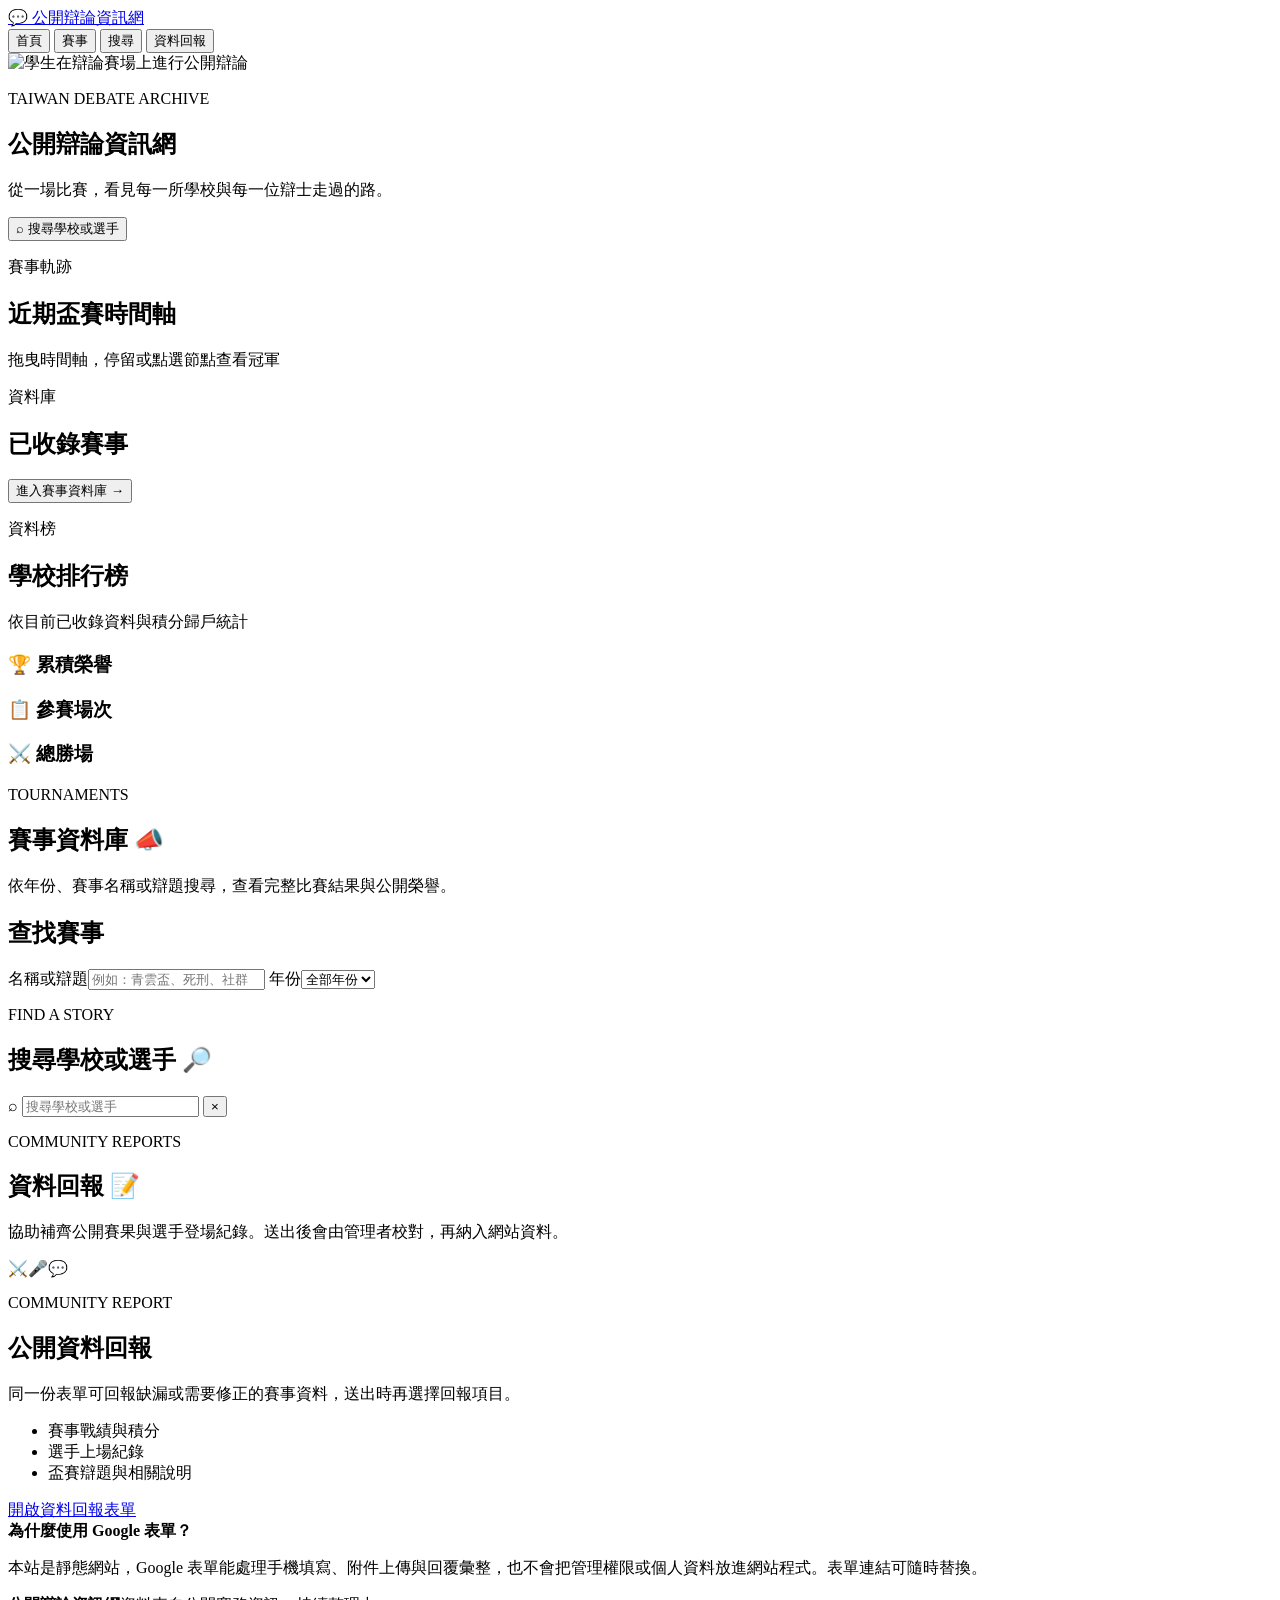
==== index.html @ b3b421e8 "update" ====
<!doctype html>
<html lang="zh-Hant">
<head>
  <meta charset="utf-8" />
  <meta name="viewport" content="width=device-width, initial-scale=1" />
  <meta name="description" content="查詢台灣高中辯論賽事、比賽結果、學校戰績與公開榮譽。" />
  <link rel="icon" href="data:," />
  <title>公開辯論資訊網</title>
  <link rel="stylesheet" href="styles.css?v=20260616204322" data-versioned-asset />
</head>
<body>
  <header class="site-header">
    <a id="homeBrand" class="brand" href="#home" aria-label="回到公開辯論資訊網首頁">
      <span class="brand-mark" aria-hidden="true">💬</span>
      <span>公開辯論資訊網</span>
    </a>
    <nav class="main-nav" aria-label="主要選單">
      <button class="nav-button is-active" type="button" data-view="home">首頁</button>
      <button class="nav-button" type="button" data-view="events">賽事</button>
      <button class="nav-button" type="button" data-view="search">搜尋</button>
      <button class="nav-button" type="button" data-view="reports">資料回報</button>
    </nav>
  </header>

  <main>
    <section id="homeView" class="view" data-view-panel="home">
      <div class="hero">
        <img src="assets/debate-banner.png" alt="學生在辯論賽場上進行公開辯論" />
        <div class="hero-shade"></div>
        <div class="hero-content">
          <p class="eyebrow">TAIWAN DEBATE ARCHIVE</p>
          <h1>公開辯論資訊網</h1>
          <p>從一場比賽，看見每一所學校與每一位辯士走過的路。</p>
          <button class="hero-search" type="button" data-go-search><span aria-hidden="true">⌕</span> 搜尋學校或選手</button>
        </div>
      </div>

      <section class="stats-band" id="statsBand" aria-label="資料統計"></section>

      <section class="timeline-band" aria-labelledby="timelineTitle">
        <div class="page-shell">
          <div class="section-heading">
            <div><p class="kicker">賽事軌跡</p><h2 id="timelineTitle">近期盃賽時間軸</h2></div>
            <p class="section-note">拖曳時間軸，停留或點選節點查看冠軍</p>
          </div>
          <div id="eventTimeline" class="event-timeline" aria-label="盃賽時間軸"></div>
        </div>
      </section>

      <section class="page-shell collected-events" aria-labelledby="collectedEventsTitle">
        <div class="section-heading">
          <div><p class="kicker">資料庫</p><h2 id="collectedEventsTitle">已收錄賽事</h2></div>
          <button class="text-link" type="button" data-go-events>進入賽事資料庫 →</button>
        </div>
        <div id="recentEvents" class="event-grid"></div>
      </section>

      <section class="leaderboard-band">
        <div class="page-shell">
          <div class="section-heading">
            <div><p class="kicker">資料榜</p><h2>學校排行榜</h2></div>
            <p class="section-note">依目前已收錄資料與積分歸戶統計</p>
          </div>
          <div class="leaderboard-scroll" aria-label="學校排行榜，可左右滑動">
            <article class="leaderboard-panel">
              <h3><span aria-hidden="true">🏆</span> 累積榮譽</h3>
              <ol id="schoolLeaderboard" class="ranking-list"></ol>
            </article>
            <article class="leaderboard-panel teal">
              <h3><span aria-hidden="true">📋</span> 參賽場次</h3>
              <ol id="gamesLeaderboard" class="ranking-list"></ol>
            </article>
            <article class="leaderboard-panel coral">
              <h3><span aria-hidden="true">⚔️</span> 總勝場</h3>
              <ol id="winsLeaderboard" class="ranking-list"></ol>
            </article>
          </div>
        </div>
      </section>
    </section>

    <section id="eventsView" class="view is-hidden" data-view-panel="events">
      <div class="page-intro page-shell">
        <p class="kicker">TOURNAMENTS</p>
        <h1>賽事資料庫 <span aria-hidden="true">📣</span></h1>
        <p>依年份、賽事名稱或辯題搜尋，查看完整比賽結果與公開榮譽。</p>
      </div>
      <div class="page-shell event-browser">
        <section class="event-finder" aria-labelledby="eventFinderTitle">
          <div class="event-finder-heading"><h2 id="eventFinderTitle">查找賽事</h2><span id="eventFinderMeta" aria-live="polite"></span></div>
          <div class="event-filter-controls">
            <label class="event-search-field"><span>名稱或辯題</span><input id="eventSearch" type="search" autocomplete="off" placeholder="例如：青雲盃、死刑、社群媒體" /></label>
            <label class="event-year-field"><span>年份</span><select id="eventYear"><option value="">全部年份</option></select></label>
          </div>
          <div id="eventFinderResults" class="event-finder-results"></div>
        </section>
        <div id="eventDetail"></div>
      </div>
    </section>

    <section id="searchView" class="view is-hidden" data-view-panel="search">
      <div class="search-stage">
        <div class="page-shell">
          <p class="kicker">FIND A STORY</p>
          <h1>搜尋學校或選手 <span aria-hidden="true">🔎</span></h1>
          <div class="search-box">
            <span aria-hidden="true">⌕</span>
            <input id="globalSearch" type="search" autocomplete="off" placeholder="搜尋學校或選手" aria-label="搜尋學校或選手" />
            <button id="clearSearch" type="button" aria-label="清除搜尋">×</button>
          </div>
          <p id="searchMeta" class="search-meta" aria-live="polite"></p>
        </div>
      </div>
      <div id="searchResults" class="page-shell search-results"></div>
    </section>

    <section id="reportsView" class="view is-hidden" data-view-panel="reports">
      <div class="page-intro page-shell report-intro">
        <p class="kicker">COMMUNITY REPORTS</p>
        <h1>資料回報 <span aria-hidden="true">📝</span></h1>
        <p>協助補齊公開賽果與選手登場紀錄。送出後會由管理者校對，再納入網站資料。</p>
      </div>
      <div class="page-shell report-page">
        <article class="report-card report-card-single">
          <div class="report-icons" aria-hidden="true"><span class="report-icon">⚔️</span><span class="report-icon">🎤</span><span class="report-icon">💬</span></div>
          <p class="kicker">COMMUNITY REPORT</p>
          <h2>公開資料回報</h2>
          <p>同一份表單可回報缺漏或需要修正的賽事資料，送出時再選擇回報項目。</p>
          <ul><li>賽事戰績與積分</li><li>選手上場紀錄</li><li>盃賽辯題與相關說明</li></ul>
          <a id="reportFormLink" class="report-link" href="#" target="_blank" rel="noopener">開啟資料回報表單</a>
        </article>
        <aside class="report-note"><strong>為什麼使用 Google 表單？</strong><p>本站是靜態網站，Google 表單能處理手機填寫、附件上傳與回覆彙整，也不會把管理權限或個人資料放進網站程式。表單連結可隨時替換。</p></aside>
      </div>
    </section>
  </main>

  <footer>
    <div class="page-shell"><strong>公開辯論資訊網</strong><span>資料來自公開賽務資訊，持續整理中。</span></div>
  </footer>

  <script src="data/public-data.js?v=20260616204322" data-public-data-script></script>
  <script src="js/site-config.js?v=20260616204322" data-versioned-asset></script>
  <script src="js/supabase-config.js?v=20260616204322" data-versioned-asset></script>
  <script src="js/core.js?v=20260616204322" data-versioned-asset></script>
  <script src="js/interactions.js?v=20260616204322" data-versioned-asset></script>
  <script src="app.js?v=20260616204322" data-versioned-asset></script>
  <script src="https://cdn.jsdelivr.net/npm/@supabase/supabase-js@2" defer></script>
  <script src="js/supabase-loader.js?v=20260616204322" defer data-versioned-asset></script>
</body>
</html>
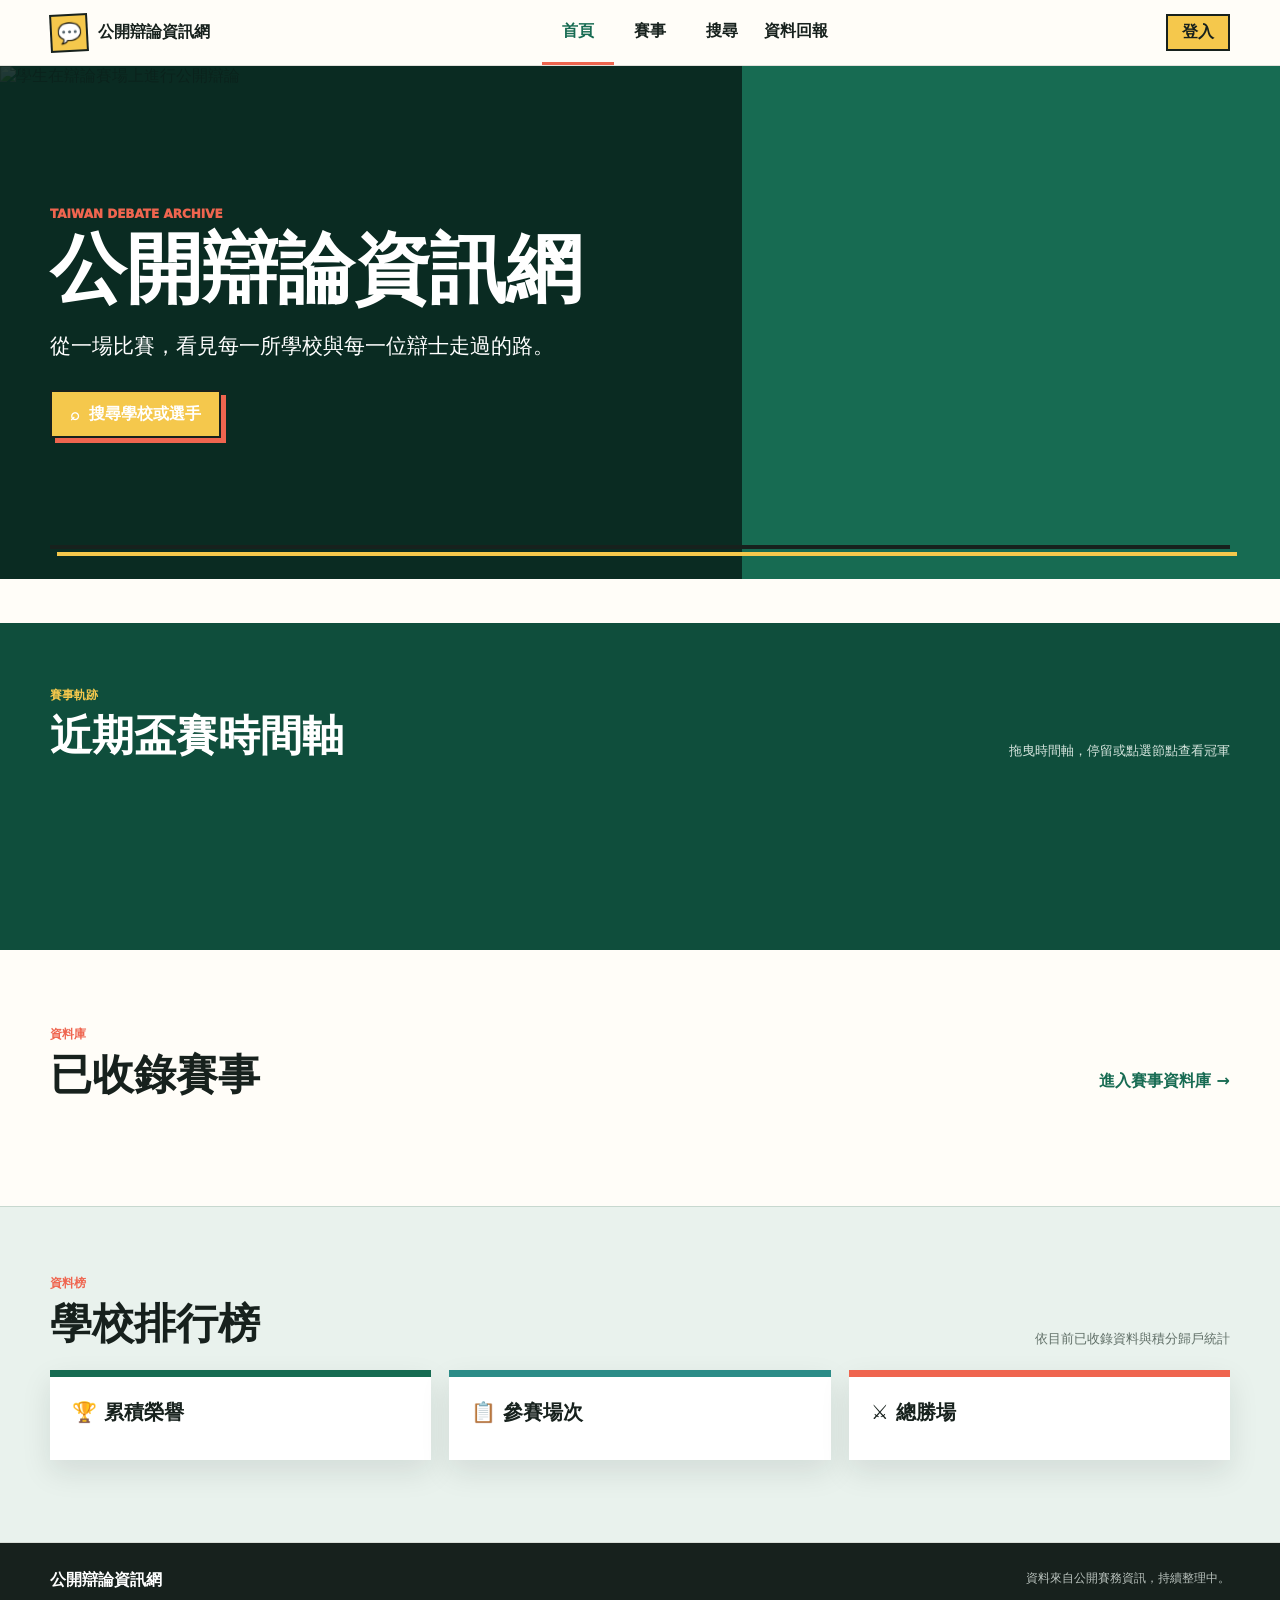
==== commit 0108d896: "add auth, role-based dashboard, admin CRUD, and recorder ballot submission Supabase Auth login/signu" ====
--- a/index.html
+++ b/index.html
@@ -19,7 +19,18 @@
       <button class="nav-button" type="button" data-view="events">賽事</button>
       <button class="nav-button" type="button" data-view="search">搜尋</button>
       <button class="nav-button" type="button" data-view="reports">資料回報</button>
+      <button class="nav-button is-hidden" type="button" data-view="dashboard" id="navDashboard">我的紀錄</button>
+      <button class="nav-button is-hidden" type="button" data-view="admin" id="navAdmin">管理後台</button>
+      <button class="nav-button is-hidden" type="button" data-view="recorder" id="navRecorder">提交裁判單</button>
     </nav>
+    <div class="auth-controls" id="authControls">
+      <button class="auth-login-btn" type="button" id="loginBtn">登入</button>
+      <div class="auth-user is-hidden" id="authUser">
+        <span class="auth-name" id="authUserName"></span>
+        <span class="auth-role-badge" id="authRoleBadge"></span>
+        <button class="auth-logout-btn" type="button" id="logoutBtn">登出</button>
+      </div>
+    </div>
   </header>
 
   <main>
@@ -132,11 +143,62 @@
         <aside class="report-note"><strong>為什麼使用 Google 表單？</strong><p>本站是靜態網站，Google 表單能處理手機填寫、附件上傳與回覆彙整，也不會把管理權限或個人資料放進網站程式。表單連結可隨時替換。</p></aside>
       </div>
     </section>
+    <section id="dashboardView" class="view is-hidden" data-view-panel="dashboard">
+      <div class="page-intro page-shell">
+        <p class="kicker">MY RECORDS</p>
+        <h1>我的辯論紀錄</h1>
+        <p id="dashboardMeta"></p>
+      </div>
+      <div class="page-shell" id="dashboardContent"></div>
+    </section>
+
+    <section id="adminView" class="view is-hidden" data-view-panel="admin">
+      <div class="page-intro page-shell">
+        <p class="kicker">ADMIN</p>
+        <h1>管理後台</h1>
+      </div>
+      <div class="page-shell" id="adminContent">
+        <div class="admin-tabs" id="adminTabs"></div>
+        <div id="adminPanel"></div>
+      </div>
+    </section>
+
+    <section id="recorderView" class="view is-hidden" data-view-panel="recorder">
+      <div class="page-intro page-shell">
+        <p class="kicker">RECORDER</p>
+        <h1>提交裁判單</h1>
+        <p>選擇場次、填寫裁判單，提交後由管理員審核。</p>
+      </div>
+      <div class="page-shell" id="recorderContent"></div>
+    </section>
   </main>
 
   <footer>
     <div class="page-shell"><strong>公開辯論資訊網</strong><span>資料來自公開賽務資訊，持續整理中。</span></div>
   </footer>
+
+  <div id="loginModal" class="modal-overlay is-hidden" role="dialog" aria-labelledby="loginTitle" aria-modal="true">
+    <div class="modal-card">
+      <button class="modal-close" type="button" data-close-login aria-label="關閉">&times;</button>
+      <h2 id="loginTitle">登入</h2>
+      <form id="loginForm" autocomplete="on">
+        <label>Email<input id="loginEmail" type="email" required autocomplete="email" /></label>
+        <label>密碼<input id="loginPassword" type="password" required autocomplete="current-password" /></label>
+        <p id="loginError" class="form-error is-hidden"></p>
+        <button class="form-submit" type="submit">登入</button>
+      </form>
+      <form id="signupForm" class="is-hidden" autocomplete="on">
+        <label>Email<input id="signupEmail" type="email" required autocomplete="email" /></label>
+        <label>密碼<input id="signupPassword" type="password" required minlength="6" autocomplete="new-password" /></label>
+        <label>姓名（顯示名稱）<input id="signupName" type="text" required /></label>
+        <label>字頭<input id="signupInitial" type="text" /></label>
+        <p id="signupError" class="form-error is-hidden"></p>
+        <button class="form-submit" type="submit">註冊</button>
+      </form>
+      <div class="modal-divider"><span>或</span></div>
+      <button class="text-link toggle-auth-mode" type="button" id="toggleAuthMode">還沒有帳號？註冊</button>
+    </div>
+  </div>
 
   <script src="data/public-data.js?v=20260616204322" data-public-data-script></script>
   <script src="js/site-config.js?v=20260616204322" data-versioned-asset></script>
@@ -144,6 +206,8 @@
   <script src="js/core.js?v=20260616204322" data-versioned-asset></script>
   <script src="js/interactions.js?v=20260616204322" data-versioned-asset></script>
   <script src="app.js?v=20260616204322" data-versioned-asset></script>
+  <script src="js/auth.js?v=20260616204322" defer data-versioned-asset></script>
+  <script src="js/dashboard.js?v=20260616204322" defer data-versioned-asset></script>
   <script src="https://cdn.jsdelivr.net/npm/@supabase/supabase-js@2" defer></script>
   <script src="js/supabase-loader.js?v=20260616204322" defer data-versioned-asset></script>
 </body>
--- a/styles.css
+++ b/styles.css
@@ -0,0 +1,372 @@
+:root {
+  --ink: #17211d;
+  --muted: #617068;
+  --paper: #fffdf8;
+  --soft: #f4f1e8;
+  --line: #d8ddd7;
+  --green: #176b52;
+  --green-dark: #0f4e3c;
+  --coral: #ef654f;
+  --yellow: #f5c84c;
+  --teal: #2c8c88;
+  --white: #fff;
+  --shadow: 0 12px 30px rgba(23, 33, 29, .1);
+}
+
+* { box-sizing: border-box; }
+input[type="search"]::-webkit-search-cancel-button { display: none; -webkit-appearance: none; }
+html { scroll-behavior: smooth; }
+body { margin: 0; background: var(--paper); color: var(--ink); font-family: system-ui, -apple-system, BlinkMacSystemFont, "Segoe UI", sans-serif; }
+button, input, select { font: inherit; }
+button { color: inherit; }
+.is-hidden { display: none !important; }
+.page-shell { width: min(1180px, calc(100% - 40px)); margin-inline: auto; }
+
+.site-header { position: sticky; z-index: 50; top: 0; min-height: 66px; display: flex; align-items: center; justify-content: space-between; gap: 20px; padding: 0 max(20px, calc((100vw - 1180px) / 2)); border-bottom: 1px solid rgba(23, 33, 29, .12); background: rgba(255, 253, 248, .95); backdrop-filter: blur(14px); }
+.brand { display: flex; align-items: center; gap: 10px; color: var(--ink); text-decoration: none; font-weight: 900; cursor: pointer; }
+.brand:hover .brand-mark, .brand:focus-visible .brand-mark { transform: rotate(3deg) scale(1.05); }
+.brand-mark { display: grid; width: 38px; height: 38px; place-items: center; background: var(--yellow); border: 2px solid var(--ink); font-size: 20px; transform: rotate(-3deg); }
+.main-nav { display: flex; align-self: stretch; }
+.nav-button { min-width: 72px; border: 0; border-bottom: 3px solid transparent; background: transparent; cursor: pointer; font-weight: 800; }
+.nav-button:hover, .nav-button.is-active { color: var(--green); border-bottom-color: var(--coral); }
+
+.hero { position: relative; height: clamp(390px, 57vh, 570px); min-height: 390px; overflow: hidden; background: var(--green); }
+.hero img { width: 100%; height: 100%; object-fit: cover; object-position: center; }
+.hero-shade { position: absolute; inset: 0 auto 0 0; width: 58%; background: rgba(8, 35, 28, .88); }
+.hero-content { position: absolute; inset: 0; width: min(1180px, calc(100% - 40px)); margin: auto; display: flex; flex-direction: column; justify-content: center; align-items: flex-start; color: white; }
+.eyebrow, .kicker { margin: 0 0 8px; color: var(--coral); font-size: 12px; font-weight: 950; letter-spacing: 0; }
+.hero h1 { max-width: 650px; margin: 0; font-size: clamp(42px, 7vw, 76px); line-height: 1.05; letter-spacing: 0; }
+.hero p:not(.eyebrow) { max-width: 520px; margin: 20px 0 26px; font-size: clamp(17px, 2vw, 21px); line-height: 1.7; }
+.hero-search { display: flex; align-items: center; gap: 9px; min-height: 48px; border: 2px solid var(--ink); padding: 0 18px; background: var(--yellow); cursor: pointer; font-weight: 900; box-shadow: 5px 5px 0 var(--coral); }
+.hero-search:hover { transform: translate(2px, 2px); box-shadow: 3px 3px 0 var(--coral); }
+
+.stats-band { display: grid; grid-template-columns: repeat(4, 1fr); width: min(1180px, calc(100% - 40px)); margin: -34px auto 0; position: relative; z-index: 2; border: 2px solid var(--ink); background: var(--white); box-shadow: 7px 7px 0 var(--yellow); }
+.stat-item { padding: 17px 20px; border-right: 1px solid var(--line); }
+.stat-item:last-child { border-right: 0; }
+.stat-item span { display: block; color: var(--muted); font-size: 12px; font-weight: 800; }
+.stat-item strong { display: block; margin-top: 2px; font-size: 27px; }
+
+.section-heading { display: flex; align-items: end; justify-content: space-between; gap: 20px; margin-bottom: 22px; }
+.section-heading h2, .page-intro h1, .search-stage h1 { margin: 0; font-size: clamp(28px, 4vw, 42px); line-height: 1.15; }
+.text-link { border: 0; padding: 8px 0; background: transparent; color: var(--green); cursor: pointer; font-weight: 900; }
+.timeline-band { margin-top: 74px; padding: 64px 0 72px; overflow: hidden; background: var(--green-dark); color: white; }
+.timeline-band .kicker { color: var(--yellow); }
+.timeline-band .section-note { color: #d6e5de; }
+.event-timeline { position: relative; width: 100%; min-width: 0; display: grid; grid-auto-flow: column; grid-auto-columns: 168px; gap: 0; padding: 64px 24px 32px; overflow-x: auto; overflow-y: hidden; cursor: grab; user-select: none; scrollbar-width: auto; scrollbar-color: var(--coral) rgba(255, 255, 255, .16); overscroll-behavior-inline: contain; }
+.event-timeline::-webkit-scrollbar { height: 12px; }
+.event-timeline::-webkit-scrollbar-track { background: rgba(255, 255, 255, .16); }
+.event-timeline::-webkit-scrollbar-thumb { border: 3px solid var(--green-dark); border-radius: 10px; background: var(--coral); }
+.event-timeline.is-dragging { cursor: grabbing; user-select: none; }
+.timeline-node { position: relative; width: 168px; min-height: 146px; display: grid; grid-template-rows: 24px 54px auto; justify-items: center; border: 0; padding: 0 10px; background: transparent; color: white; cursor: pointer; text-align: center; }
+.timeline-node::before { content: ""; position: absolute; z-index: 1; top: 27px; right: 0; left: 0; height: 3px; background: rgba(255, 255, 255, .38); }
+.timeline-date { color: #d6e5de; font-size: 11px; font-weight: 800; }
+.timeline-dot { position: relative; z-index: 2; display: grid; width: 25px; height: 25px; margin-top: 15px; place-items: center; border: 4px solid var(--yellow); border-radius: 50%; background: var(--green-dark); color: var(--yellow); font-size: 9px; transition: transform .18s ease, background .18s ease; }
+.timeline-name { max-width: 150px; margin-top: 8px; font-size: 12px; font-weight: 850; line-height: 1.45; }
+.timeline-tooltip { position: absolute; z-index: 5; left: 50%; bottom: calc(100% - 17px); width: 190px; display: grid; gap: 3px; transform: translate(-50%, 8px); border: 2px solid var(--ink); padding: 12px; background: var(--yellow); color: var(--ink); box-shadow: 5px 5px 0 var(--coral); opacity: 0; visibility: hidden; transition: opacity .18s ease, transform .18s ease, visibility 0s .18s; }
+.timeline-tooltip small { color: #7a3c31; font-size: 10px; font-style: normal; font-weight: 900; }
+.timeline-tooltip strong { overflow-wrap: anywhere; font-size: 14px; }
+.timeline-tooltip em { color: var(--muted); font-size: 10px; font-style: normal; }
+.timeline-node:hover .timeline-dot, .timeline-node:focus-visible .timeline-dot { transform: scale(1.25); background: var(--coral); }
+.timeline-node:hover .timeline-tooltip, .timeline-node:focus-visible .timeline-tooltip { transform: translate(-50%, 0); opacity: 1; visibility: visible; transition: opacity .18s ease, transform .18s ease, visibility 0s; }
+.timeline-node:focus-visible { outline: 2px solid var(--yellow); outline-offset: 4px; }
+
+.collected-events { padding-top: 76px; padding-bottom: 84px; }
+.event-grid { display: grid; grid-template-columns: repeat(3, minmax(0, 1fr)); gap: 14px; }
+.event-card { position: relative; min-height: 225px; display: flex; flex-direction: column; justify-content: space-between; border: 1px solid var(--line); padding: 20px; background: white; cursor: pointer; text-align: left; overflow: hidden; }
+.event-card::after { content: ""; position: absolute; width: 56px; height: 56px; right: -16px; bottom: -16px; border-radius: 50%; background: var(--yellow); opacity: .75; }
+.event-card:nth-child(3n)::after { background: var(--coral); }
+.event-card:hover { border-color: var(--green); transform: translateY(-2px); box-shadow: var(--shadow); }
+.event-date { color: var(--coral); font-size: 12px; font-weight: 900; }
+.event-card h3 { margin: 12px 0; font-size: 18px; line-height: 1.45; }
+.event-card-body { align-self: stretch; }
+.event-card-topics { display: grid; gap: 5px; margin: -2px 0 14px; }
+.event-card-topic { display: -webkit-box; margin: 0; overflow: hidden; color: var(--muted); font-size: 11px; font-weight: 700; line-height: 1.5; -webkit-box-orient: vertical; -webkit-line-clamp: 2; }
+.event-card-topic span { color: var(--green); font-weight: 900; }
+.event-card-meta { display: flex; gap: 12px; color: var(--muted); font-size: 12px; font-weight: 750; }
+.player-icon, .leaderboard-mic { display: inline-grid; width: 30px; height: 30px; place-items: center; margin-right: 7px; border-radius: 50%; background: var(--yellow); font-family: "Apple Color Emoji", "Segoe UI Emoji", sans-serif; font-size: 19px; line-height: 1; vertical-align: middle; }
+.entity-card h3 .player-icon { display: inline-grid; font-size: 19px; }
+
+.leaderboard-band { padding: 68px 0 82px; background: #e9f2ed; border-top: 1px solid #c7d8cf; }
+.section-note { margin: 0; color: var(--muted); font-size: 13px; }
+.leaderboard-scroll { display: grid; grid-template-columns: repeat(3, minmax(300px, 1fr)); gap: 18px; align-items: start; }
+.leaderboard-panel { border-top: 7px solid var(--green); padding: 22px; background: white; box-shadow: var(--shadow); }
+.leaderboard-panel.teal { border-top-color: var(--teal); }
+.leaderboard-panel.coral { border-top-color: var(--coral); }
+.leaderboard-panel h3 { margin: 0 0 12px; font-size: 20px; }
+.ranking-list { margin: 0; padding: 0; list-style: none; counter-reset: ranking; }
+.ranking-list li { counter-increment: ranking; display: grid; grid-template-columns: 36px 1fr auto; align-items: center; gap: 10px; min-height: 52px; border-bottom: 1px solid var(--line); }
+.ranking-list li::before { content: counter(ranking); display: grid; width: 28px; height: 28px; place-items: center; border-radius: 50%; background: var(--soft); font-size: 12px; font-weight: 900; }
+.ranking-list li:first-child::before { background: var(--yellow); }
+.ranking-list li strong { font-size: 14px; }
+.ranking-list li span { color: var(--muted); font-size: 12px; }
+.rank-count { color: var(--green) !important; font-weight: 900; }
+
+.page-intro { padding: 64px 0 32px; }
+.page-intro > p:last-child { max-width: 600px; color: var(--muted); line-height: 1.7; }
+.event-browser { padding-bottom: 84px; }
+.event-finder { border: 1px solid var(--line); border-top: 7px solid var(--green); padding: 22px; background: white; box-shadow: var(--shadow); }
+.event-finder-heading { display: flex; align-items: center; justify-content: space-between; gap: 18px; }
+.event-finder-heading h2 { margin: 0; font-size: 22px; }
+.event-finder-heading span { color: var(--muted); font-size: 12px; font-weight: 800; }
+.event-filter-controls { display: grid; grid-template-columns: minmax(0, 1fr) 180px; gap: 12px; margin-top: 18px; }
+.event-search-field, .event-year-field { display: grid; gap: 7px; color: var(--muted); font-size: 12px; font-weight: 850; }
+.event-search-field input, .event-year-field select { width: 100%; min-height: 50px; border: 2px solid var(--ink); border-radius: 0; padding: 0 14px; background: white; color: var(--ink); }
+.event-finder-results { display: grid; grid-template-columns: repeat(3, minmax(0, 1fr)); gap: 10px; max-height: 330px; margin-top: 14px; padding-right: 4px; overflow-y: auto; }
+.event-result-card { display: grid; gap: 5px; min-height: 112px; border: 1px solid var(--line); padding: 14px; background: var(--paper); cursor: pointer; text-align: left; }
+.event-result-card:hover, .event-result-card:focus-visible { border-color: var(--green); background: var(--soft); box-shadow: 3px 3px 0 var(--yellow); }
+.event-result-year { color: var(--coral); font-size: 11px; font-weight: 900; }
+.event-result-card strong { line-height: 1.45; }
+.event-result-card small { align-self: end; color: var(--muted); }
+.event-finder-empty { grid-column: 1 / -1; padding: 28px; color: var(--muted); text-align: center; }
+.event-summary { display: grid; grid-template-columns: 1fr auto; gap: 24px; align-items: end; margin: 38px 0 22px; padding-bottom: 20px; border-bottom: 4px solid var(--ink); }
+.event-summary h2 { margin: 0; max-width: 780px; font-size: clamp(25px, 4vw, 38px); }
+.event-summary p { margin: 8px 0 0; color: var(--muted); }
+.event-summary-count { display: flex; gap: 8px; }
+.count-chip { padding: 8px 10px; background: var(--yellow); font-size: 12px; font-weight: 900; white-space: nowrap; }
+.event-topics { margin: 0 0 32px; border: 1px solid var(--line); border-left: 7px solid var(--yellow); padding: 20px; background: #fffaf0; }
+.subheading-row { display: flex; align-items: center; justify-content: space-between; gap: 15px; }
+.subheading-row .subheading { margin: 0; }
+.subheading-row > span { color: var(--muted); font-size: 12px; font-weight: 850; }
+.topic-card { display: grid; gap: 5px; margin-top: 14px; border-top: 1px solid #eadfbf; padding-top: 14px; }
+.topic-card > span { color: var(--coral); font-size: 11px; font-weight: 900; }
+.topic-card strong { font-size: 15px; line-height: 1.65; }
+.event-content-grid { display: grid; grid-template-columns: minmax(0, 1.55fr) minmax(280px, .75fr); gap: 34px; }
+.subheading { margin: 0 0 15px; font-size: 20px; }
+.match-day { margin-bottom: 26px; }
+.match-day-title { display: flex; align-items: center; gap: 10px; margin: 0 0 9px; color: var(--green); font-size: 14px; }
+.match-list { border: 1px solid var(--line); background: white; }
+.match-row { display: grid; grid-template-columns: 72px minmax(0, 1fr) 72px minmax(0, 1fr) 120px; align-items: center; gap: 10px; min-height: 58px; padding: 9px 12px; border-bottom: 1px solid var(--line); }
+.match-row:last-child { border-bottom: 0; }
+.match-place, .match-note { color: var(--muted); font-size: 11px; }
+.team-name { font-size: 13px; font-weight: 800; }
+.team-name.negative { text-align: right; }
+.match-score { display: flex; justify-content: center; align-items: center; gap: 8px; font-weight: 950; font-size: 18px; }
+.match-score .winner-score { color: var(--coral); }
+.event-honors { align-self: start; border: 1px solid var(--line); border-top: 6px solid var(--coral); padding: 18px; background: white; }
+.event-honor { padding: 13px 0; border-bottom: 1px solid var(--line); }
+.event-honor:last-child { border-bottom: 0; }
+.event-honor span, .event-honor strong { display: block; }
+.event-honor span { color: var(--coral); font-size: 11px; font-weight: 900; }
+.event-honor strong { margin-top: 3px; }
+.event-honor small { display: block; margin-top: 3px; color: var(--muted); }
+
+.search-stage { padding: 64px 0 40px; background: var(--green-dark); color: white; }
+.search-stage .kicker { color: var(--yellow); }
+.search-box { display: grid; grid-template-columns: 34px 1fr 42px; align-items: center; max-width: 850px; margin-top: 27px; border: 3px solid var(--ink); background: white; box-shadow: 7px 7px 0 var(--coral); color: var(--ink); }
+.search-box > span { text-align: center; font-size: 25px; }
+.search-box input { width: 100%; min-width: 0; min-height: 58px; border: 0; outline: 0; background: transparent; font-size: 17px; }
+.search-box button { width: 42px; height: 42px; border: 0; background: transparent; cursor: pointer; font-size: 25px; }
+.search-meta { margin: 18px 0 0; color: #d6e5de; font-size: 13px; }
+.search-results { min-height: 420px; padding-top: 40px; padding-bottom: 84px; }
+.search-empty { display: grid; min-height: 300px; place-items: center; text-align: center; color: var(--muted); }
+.search-empty span { display: block; margin-bottom: 10px; font-size: 46px; }
+.result-section { margin-bottom: 40px; }
+.result-section h2 { margin-bottom: 15px; font-size: 22px; }
+.entity-grid { display: grid; grid-template-columns: repeat(3, minmax(0, 1fr)); gap: 12px; }
+.entity-card { display: block; width: 100%; border: 1px solid var(--line); border-left: 5px solid var(--teal); padding: 16px; background: white; color: var(--ink); cursor: pointer; font: inherit; text-align: left; }
+.entity-card:hover, .entity-card.is-selected { border-color: var(--green); background: var(--soft); transform: translateY(-2px); box-shadow: 4px 4px 0 var(--yellow); }
+.entity-card.player { border-left-color: var(--coral); }
+.entity-card h3 { margin: 0; font-size: 17px; }
+.entity-card p { margin: 7px 0 0; color: var(--muted); font-size: 12px; line-height: 1.6; }
+.entity-card small { display: block; margin-top: 7px; color: var(--muted); font-size: 10px; line-height: 1.5; }
+.entity-detail { scroll-margin-top: 88px; border-top: 7px solid var(--green); padding: 24px; background: white; box-shadow: var(--shadow); }
+.entity-detail-heading { display: flex; align-items: end; justify-content: space-between; gap: 20px; margin-bottom: 28px; }
+.entity-detail-heading h2 { margin: 0; }
+.entity-detail-heading > div:last-child { color: var(--muted); font-size: 13px; }
+.entity-detail h3 { margin: 28px 0 12px; }
+.entity-match { display: grid; grid-template-columns: 105px 1fr auto; gap: 14px; align-items: center; border: 1px solid var(--line); padding: 13px 15px; }
+.entity-match strong { font-size: 14px; }
+.entity-match p, .entity-honor-row p { margin: 4px 0 0; color: var(--muted); font-size: 12px; }
+.result-badge { min-width: 32px; padding: 6px 8px; text-align: center; font-size: 12px; font-weight: 900; }
+.result-win { background: var(--yellow); }
+.result-loss { background: var(--soft); color: var(--muted); }
+.result-draw { background: #e8e8e8; }
+.entity-honor-list { display: grid; grid-template-columns: repeat(2, minmax(0, 1fr)); gap: 9px; }
+.entity-honor-row { display: grid; grid-template-columns: 90px 1fr; gap: 12px; border: 1px solid var(--line); padding: 13px 15px; }
+.entity-honor-row > span { color: var(--muted); font-size: 12px; }
+.history-list { display: grid; gap: 9px; }
+.history-item { display: grid; grid-template-columns: 105px 1fr auto; gap: 14px; align-items: center; border: 1px solid var(--line); padding: 13px 15px; background: white; }
+.history-date { color: var(--muted); font-size: 12px; }
+.history-item strong { font-size: 14px; }
+.history-item p { margin: 4px 0 0; color: var(--muted); font-size: 12px; }
+.history-badge { padding: 6px 8px; background: var(--soft); font-size: 11px; font-weight: 900; }
+
+.report-intro { padding-bottom: 42px; }
+.report-page { padding-bottom: 90px; }
+.report-card { position: relative; border: 1px solid var(--line); border-top: 7px solid var(--green); padding: 26px; background: white; box-shadow: var(--shadow); }
+.report-card-single { max-width: 820px; }
+.report-icons { display: flex; gap: 10px; }
+.report-card .kicker { margin-top: 16px; }
+.report-card h2 { margin: 0; font-size: 25px; }
+.report-card > p:not(.kicker) { color: var(--muted); line-height: 1.75; }
+.report-card ul { margin: 18px 0 24px; padding-left: 20px; color: var(--muted); line-height: 1.9; }
+.report-icon { display: grid; width: 48px; height: 48px; place-items: center; background: var(--yellow); font-size: 24px; }
+.report-link { display: inline-flex; min-height: 46px; align-items: center; border: 2px solid var(--ink); padding: 0 16px; background: var(--yellow); color: var(--ink); font-weight: 900; text-decoration: none; box-shadow: 4px 4px 0 var(--coral); }
+.report-link.is-disabled { border-color: var(--line); background: var(--soft); color: var(--muted); box-shadow: none; cursor: not-allowed; }
+.report-note { margin-top: 20px; border-left: 5px solid var(--teal); padding: 18px 20px; background: #e9f2ed; }
+.report-note p { margin: 6px 0 0; color: var(--muted); line-height: 1.75; }
+
+footer { border-top: 1px solid var(--line); padding: 27px 0; background: var(--ink); color: white; }
+footer .page-shell { display: flex; justify-content: space-between; gap: 18px; }
+footer span { color: #b8c1bc; font-size: 12px; }
+.data-error { min-height: calc(100vh - 130px); display: grid; align-content: center; justify-items: start; padding-block: 70px; }
+.data-error > span { font-size: 52px; }
+.data-error h1 { margin: 12px 0 6px; font-size: clamp(28px, 5vw, 46px); }
+.data-error p { max-width: 650px; color: var(--muted); line-height: 1.75; }
+.data-error code { padding: 2px 5px; background: var(--soft); }
+
+/* ============================================================
+   Auth, Dashboard, Admin, Recorder
+   ============================================================ */
+
+.auth-controls { display: flex; align-items: center; gap: 10px; }
+.auth-login-btn { border: 2px solid var(--ink); padding: 6px 14px; background: var(--yellow); font-weight: 900; cursor: pointer; }
+.auth-login-btn:hover { background: var(--coral); color: white; }
+.auth-user { display: flex; align-items: center; gap: 8px; }
+.auth-name { font-weight: 800; font-size: 13px; max-width: 120px; overflow: hidden; text-overflow: ellipsis; white-space: nowrap; }
+.auth-role-badge { padding: 3px 8px; font-size: 11px; font-weight: 900; background: var(--yellow); border: 1px solid var(--ink); }
+.auth-logout-btn { font-size: 12px; color: var(--muted); cursor: pointer; border: 0; background: 0; text-decoration: underline; }
+.auth-logout-btn:hover { color: var(--coral); }
+
+.modal-overlay { position: fixed; inset: 0; z-index: 100; display: grid; place-items: center; background: rgba(23,33,29,.6); backdrop-filter: blur(6px); }
+.modal-card { position: relative; width: min(420px, calc(100% - 40px)); max-height: 90vh; overflow-y: auto; border: 2px solid var(--ink); padding: 32px; background: var(--paper); box-shadow: 8px 8px 0 var(--coral); }
+.modal-close { position: absolute; top: 10px; right: 14px; border: 0; background: 0; font-size: 24px; cursor: pointer; color: var(--muted); }
+.modal-close:hover { color: var(--ink); }
+.modal-card h2 { margin: 0 0 20px; }
+.modal-card form label { display: grid; gap: 4px; margin-bottom: 14px; font-size: 12px; font-weight: 800; color: var(--muted); }
+.modal-card form input { min-height: 42px; border: 2px solid var(--ink); padding: 0 12px; background: white; font-size: 14px; }
+.modal-card form input:focus { outline: 2px solid var(--green); outline-offset: -2px; }
+.form-error { color: var(--coral); font-size: 13px; margin: 8px 0; }
+.form-success { color: var(--green); font-size: 13px; margin: 8px 0; font-weight: 700; }
+.form-submit { display: inline-flex; min-height: 44px; align-items: center; border: 2px solid var(--ink); padding: 0 20px; background: var(--yellow); font-weight: 900; cursor: pointer; box-shadow: 4px 4px 0 var(--coral); margin-top: 6px; }
+.form-submit:hover { transform: translate(2px,2px); box-shadow: 2px 2px 0 var(--coral); }
+.modal-divider { text-align: center; margin: 20px 0; color: var(--muted); font-size: 12px; position: relative; }
+.modal-divider::before { content: ""; position: absolute; top: 50%; left: 0; right: 0; border-top: 1px solid var(--line); }
+.modal-divider span { position: relative; background: var(--paper); padding: 0 12px; }
+.toggle-auth-mode { border: 0; background: 0; color: var(--green); cursor: pointer; font-weight: 700; text-decoration: underline; }
+
+.loading-text { color: var(--muted); }
+
+.dashboard-search { display: flex; gap: 10px; margin-bottom: 20px; }
+.dashboard-search input { flex: 1; min-height: 44px; border: 2px solid var(--ink); padding: 0 14px; font-size: 15px; background: white; }
+.dashboard-search input:focus { outline: 2px solid var(--green); outline-offset: -2px; }
+.dashboard-search .form-submit { white-space: nowrap; }
+.dashboard-stats { display: grid; grid-template-columns: repeat(3, 1fr); border: 2px solid var(--ink); background: var(--white); box-shadow: 7px 7px 0 var(--yellow); margin-bottom: 28px; }
+
+.admin-tabs { display: flex; gap: 4px; margin-bottom: 20px; flex-wrap: wrap; }
+.admin-tab { border: 0; border-bottom: 3px solid transparent; padding: 8px 14px; background: transparent; cursor: pointer; font-weight: 800; font-size: 13px; }
+.admin-tab:hover, .admin-tab.is-active { color: var(--green); border-bottom-color: var(--coral); }
+.admin-search { display: flex; align-items: center; gap: 12px; margin-bottom: 16px; }
+.admin-search input { flex: 1; min-height: 42px; border: 2px solid var(--ink); padding: 0 14px; font-size: 14px; background: white; }
+.admin-search input:focus { outline: 2px solid var(--green); outline-offset: -2px; }
+.admin-search span { font-size: 12px; color: var(--muted); font-weight: 800; white-space: nowrap; }
+.admin-table-wrap { overflow-x: auto; margin-bottom: 20px; }
+.admin-table { width: 100%; border-collapse: collapse; font-size: 13px; }
+.admin-table th { background: var(--soft); font-size: 11px; font-weight: 800; text-align: left; padding: 8px 6px; border-bottom: 2px solid var(--ink); white-space: nowrap; }
+.admin-table td { border-bottom: 1px solid var(--line); padding: 6px; vertical-align: middle; }
+.admin-cell-input { width: 100%; min-width: 60px; border: 1px solid var(--line); padding: 4px 6px; font-size: 12px; background: white; }
+input.admin-cell-input[list] { min-width: 140px; }
+.admin-cell-input:focus { outline: 2px solid var(--green); border-color: var(--green); }
+.admin-actions { white-space: nowrap; }
+.admin-actions button { font-size: 11px; padding: 4px 8px; margin-right: 4px; border: 1px solid var(--line); background: var(--soft); cursor: pointer; font-weight: 700; }
+.admin-actions button:hover { background: var(--coral); color: white; border-color: var(--coral); }
+.admin-add-section { margin-top: 16px; }
+.admin-add-section summary { cursor: pointer; font-weight: 800; color: var(--green); }
+.admin-add-form { display: flex; flex-wrap: wrap; gap: 10px; align-items: end; margin-top: 12px; }
+.admin-add-form label { display: grid; gap: 3px; font-size: 11px; font-weight: 800; color: var(--muted); }
+.admin-add-form input { min-height: 36px; border: 2px solid var(--ink); padding: 0 8px; font-size: 12px; }
+.btn-add-row { font-size: 13px; }
+
+.approval-card { border: 1px solid var(--line); border-left: 5px solid var(--yellow); padding: 16px; margin-bottom: 12px; background: white; }
+.approval-header { display: flex; justify-content: space-between; align-items: center; margin-bottom: 6px; }
+.approval-players { font-size: 12px; color: var(--muted); margin: 6px 0; }
+.approval-actions { margin-top: 10px; }
+.btn-approve { border: 2px solid var(--green); background: var(--green); color: white; padding: 6px 16px; font-weight: 800; cursor: pointer; margin-right: 8px; }
+.btn-approve:hover { background: var(--green-dark); }
+.btn-reject { border: 2px solid var(--line); background: var(--soft); color: var(--muted); padding: 6px 16px; font-weight: 800; cursor: pointer; }
+.btn-reject:hover { background: var(--coral); color: white; border-color: var(--coral); }
+.btn-save-role { font-size: 12px; padding: 4px 10px; border: 1px solid var(--green); background: white; color: var(--green); cursor: pointer; font-weight: 700; }
+.btn-save-role:hover { background: var(--green); color: white; }
+.profile-role-select { padding: 4px 8px; border: 1px solid var(--line); font-size: 12px; }
+
+.recorder-form { max-width: 820px; }
+.recorder-form label { display: grid; gap: 4px; margin-bottom: 14px; font-size: 12px; font-weight: 800; color: var(--muted); }
+.recorder-form select, .recorder-form input { min-height: 42px; border: 2px solid var(--ink); padding: 0 12px; background: white; font-size: 14px; }
+.recorder-form select:focus, .recorder-form input:focus { outline: 2px solid var(--green); outline-offset: -2px; }
+.recorder-form select:disabled { background: var(--soft); color: var(--muted); }
+.recorder-form h3 { margin: 24px 0 10px; font-size: 16px; }
+.rec-scores-grid { display: grid; grid-template-columns: 1fr 1fr; gap: 10px; margin-bottom: 10px; }
+.player-grid { display: grid; grid-template-columns: 1fr 80px 80px 80px; gap: 8px; align-items: center; margin-bottom: 8px; }
+.player-grid input { min-height: 38px; border: 2px solid var(--ink); padding: 0 8px; font-size: 13px; background: white; }
+.player-grid input:focus { outline: 2px solid var(--green); outline-offset: -2px; }
+
+@media (max-width: 900px) {
+  .event-content-grid { grid-template-columns: 1fr; }
+  .event-grid { grid-template-columns: repeat(2, minmax(0, 1fr)); }
+  .event-finder-results { grid-template-columns: repeat(2, minmax(0, 1fr)); }
+  .entity-grid { grid-template-columns: repeat(2, minmax(0, 1fr)); }
+  .entity-honor-list { grid-template-columns: 1fr; }
+  .match-row { grid-template-columns: 58px minmax(0, 1fr) 62px minmax(0, 1fr); }
+  .match-note { grid-column: 2 / -1; }
+}
+
+@media (max-width: 640px) {
+  .page-shell, .hero-content, .stats-band { width: min(100% - 24px, 1180px); }
+  .site-header { min-height: 60px; padding-inline: 12px; }
+  .brand { font-size: 14px; }
+  .brand-mark { width: 34px; height: 34px; }
+  .main-nav { overflow-x: auto; }
+  .nav-button { min-width: 57px; padding-inline: 7px; font-size: 13px; }
+  .hero { height: 480px; }
+  .hero img { object-position: 65% center; }
+  .hero-shade { inset: auto 0 0; width: 100%; height: 66%; background: rgba(8, 35, 28, .9); }
+  .hero-content { justify-content: flex-end; padding-bottom: 56px; }
+  .hero h1 { font-size: 42px; }
+  .stats-band { grid-template-columns: repeat(2, 1fr); margin-top: -24px; }
+  .stat-item { padding: 13px; border-bottom: 1px solid var(--line); }
+  .stat-item:nth-child(2) { border-right: 0; }
+  .stat-item strong { font-size: 22px; }
+  .timeline-band { margin-top: 62px; padding: 50px 0 54px; }
+  .event-timeline { display: grid; grid-auto-flow: row; grid-auto-columns: auto; max-height: 440px; min-width: 0; gap: 0; padding: 14px 8px 14px 20px; overflow-x: hidden; overflow-y: auto; cursor: auto; scrollbar-width: thin; overscroll-behavior-block: contain; }
+  .event-timeline::-webkit-scrollbar { width: 8px; height: auto; }
+  .event-timeline::before { top: 24px; bottom: 26px; left: 31px; width: 3px; height: auto; }
+  .timeline-node { width: 100%; min-height: 104px; grid-template-columns: 34px 1fr; grid-template-rows: 26px auto; justify-items: start; padding: 0 0 16px; text-align: left; }
+  .timeline-node::before { top: 0; bottom: 0; left: 11px; width: 3px; height: auto; }
+  .timeline-date { grid-column: 2; align-self: end; }
+  .timeline-dot { grid-column: 1; grid-row: 1 / 3; align-self: start; margin: 14px 0 0; }
+  .timeline-name { grid-column: 2; max-width: none; margin-top: 4px; padding-right: 8px; font-size: 13px; }
+  .timeline-tooltip { position: static; grid-column: 2; width: min(100%, 270px); margin-top: 8px; transform: none; opacity: 0; visibility: hidden; max-height: 0; padding-top: 0; padding-bottom: 0; overflow: hidden; }
+  .timeline-node:hover .timeline-tooltip, .timeline-node:focus .timeline-tooltip, .timeline-node:focus-visible .timeline-tooltip, .timeline-node.is-revealed .timeline-tooltip { max-height: 120px; transform: none; padding-top: 12px; padding-bottom: 12px; opacity: 1; visibility: visible; }
+  .collected-events { padding-top: 60px; padding-bottom: 44px; overflow: hidden; }
+  .collected-events .section-heading { margin-bottom: 18px; }
+  .event-grid { width: calc(100vw - 12px); margin-right: calc((100vw - min(100% - 24px, 1180px)) / -2); grid-template-columns: none; grid-auto-flow: column; grid-auto-columns: minmax(82vw, 82vw); gap: 12px; padding: 4px 18vw 24px 0; overflow-x: auto; overflow-y: hidden; scroll-snap-type: x mandatory; overscroll-behavior-inline: contain; scrollbar-width: thin; scrollbar-color: var(--coral) transparent; }
+  .event-card { scroll-snap-align: start; }
+  .leaderboard-band { padding-block: 54px; overflow: hidden; }
+  .leaderboard-scroll { width: calc(100vw - 12px); margin-right: calc((100vw - min(100% - 24px, 1180px)) / -2); grid-template-columns: repeat(3, minmax(82vw, 82vw)); gap: 12px; padding: 4px 18vw 24px 0; overflow-x: auto; overflow-y: hidden; scroll-snap-type: x mandatory; overscroll-behavior-inline: contain; scrollbar-width: thin; scrollbar-color: var(--coral) transparent; }
+  .leaderboard-panel { scroll-snap-align: start; }
+  .entity-grid { grid-template-columns: 1fr; }
+  .section-heading { align-items: flex-start; }
+  .section-note { max-width: 150px; text-align: right; }
+  .page-intro, .search-stage { padding-top: 42px; }
+  .event-summary { grid-template-columns: 1fr; }
+  .event-filter-controls, .event-finder-results { grid-template-columns: 1fr; }
+  .event-finder-results { max-height: 430px; }
+  .event-summary-count { flex-wrap: wrap; }
+  .match-row { grid-template-columns: 46px minmax(0, 1fr) 52px minmax(0, 1fr); gap: 6px; padding-inline: 8px; }
+  .match-place { font-size: 10px; }
+  .team-name { font-size: 12px; overflow-wrap: anywhere; }
+  .match-score { gap: 4px; font-size: 16px; }
+  .history-item { grid-template-columns: 1fr auto; }
+  .entity-detail-heading { display: grid; align-items: start; }
+  .entity-match { grid-template-columns: 1fr auto; }
+  .entity-match .history-date { grid-column: 1 / -1; }
+  .history-date { grid-column: 1 / -1; }
+  .auth-controls { gap: 6px; }
+  .auth-name { max-width: 72px; font-size: 12px; }
+  .auth-role-badge { font-size: 10px; padding: 2px 6px; }
+  .dashboard-stats { grid-template-columns: 1fr; }
+  .admin-table { font-size: 11px; }
+  .rec-scores-grid { grid-template-columns: 1fr; }
+  .player-grid { grid-template-columns: 1fr 60px 60px 60px; gap: 4px; }
+  footer .page-shell { display: grid; }
+}
